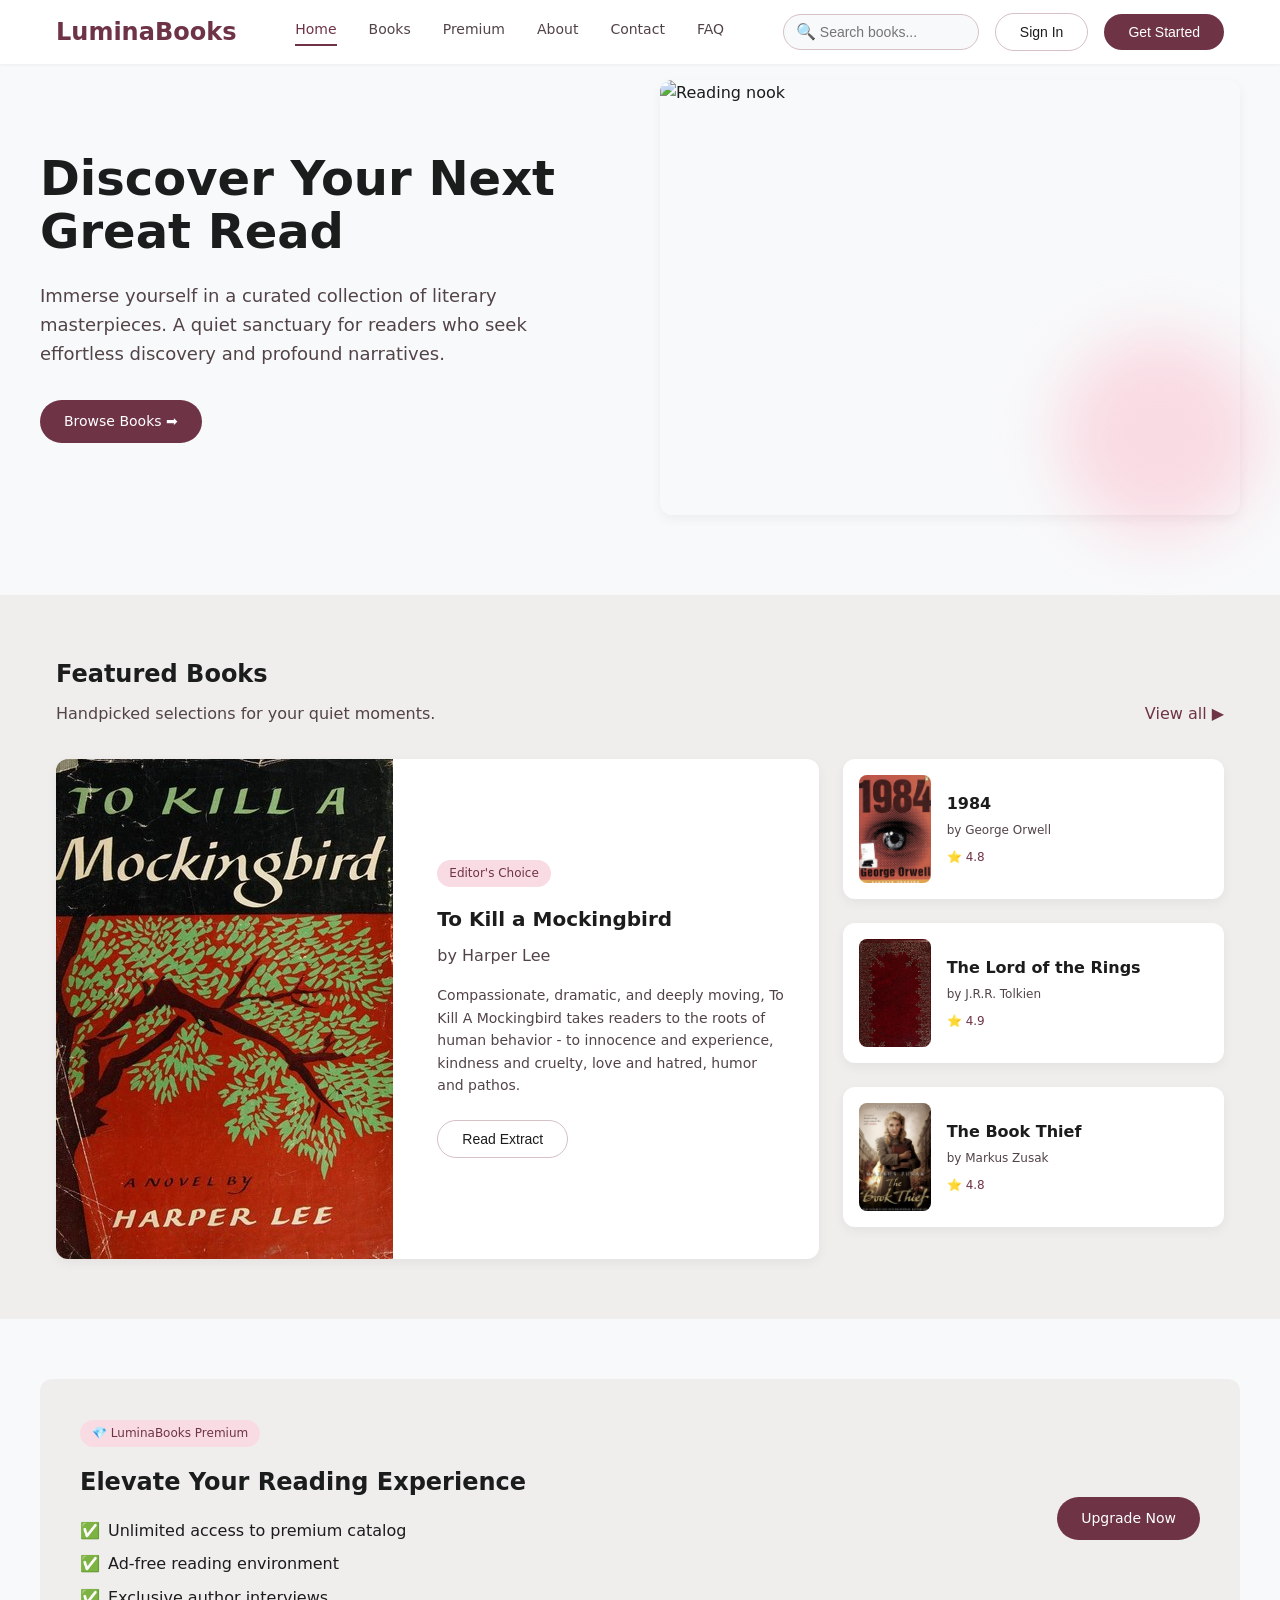
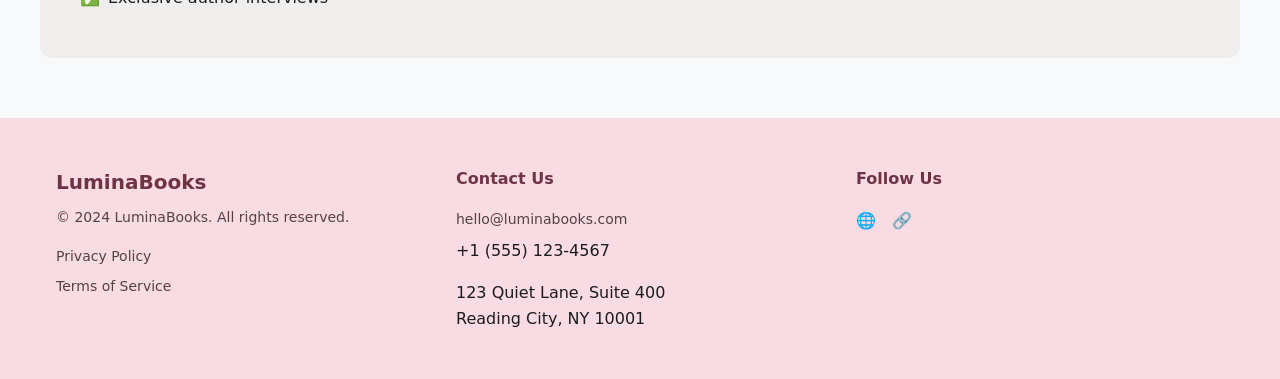
==== index.html @ 300293b3 "Remove Bootstrap JS bundle from HTML files" ====
<!DOCTYPE html>
<html lang="en">
<head>
    <meta charset="utf-8"/>
    <meta name="viewport" content="width=device-width, initial-scale=1.0"/>
    <title>LuminaBooks - Discover Your Next Great Read</title>
    
        <link href="css/global.css" rel="stylesheet">
    <link href="css/shared.css" rel="stylesheet">
    <link href="css/index.css" rel="stylesheet">
</head>
<body>
    
    <!-- TopNavBar -->
    <nav class="nav-bar">
        <div class="container nav-container">
            <a href="index.html" class="nav-brand">LuminaBooks</a>
            <div class="nav-links">
                <a href="index.html" class="active">Home</a>
                <a href="pages/books.html">Books</a>
                <a href="pages/premium.html">Premium</a>
                <a href="pages/about.html">About</a>
                <a href="pages/contact.html">Contact</a>
                <a href="pages/faq.html">FAQ</a>
            </div>
            <div class="nav-actions">
                <div class="search-box">
                    <span>🔍</span>
                    <input type="text" placeholder="Search books...">
                </div>
                <button class="btn btn-outline">Sign In</button>
                <button class="btn btn-primary">Get Started</button>
            </div>
        </div>
    </nav>

    <main>
        <!-- Hero Section -->
        <section class="container hero-section">
            <div class="hero-content">
                <h1 class="hero-title">Discover Your Next Great Read</h1>
                <p class="hero-text">
                    Immerse yourself in a curated collection of literary masterpieces. A quiet sanctuary for readers who seek effortless discovery and profound narratives.
                </p>
                <div class="mt-3">
                    <a href="pages/books.html" class="btn btn-primary">
                        Browse Books <span>➡️</span>
                    </a>
                </div>
            </div>
            <div class="hero-image-container">
                <div class="hero-image-wrapper">
                    <img src="https://lh3.googleusercontent.com/aida-public/[base64]" alt="Reading nook">
                </div>
                <div class="hero-blob"></div>
            </div>
        </section>

        <!-- Featured Books Section -->
        <section class="featured-section">
            <div class="container">
                <div class="section-header">
                    <div>
                        <h2 class="section-title">Featured Books</h2>
                        <p style="color: var(--text-muted);">Handpicked selections for your quiet moments.</p>
                    </div>
                    <a href="pages/books.html" style="color: var(--primary); font-weight: 500;">
                        View all <span>▶️</span>
                    </a>
                </div>
                <!-- Dynamic Grid injected by books.js -->
                <div class="featured-grid" id="featuredGrid">
                    <!-- Books will be injected here -->
                </div>
            </div>
        </section>

        <!-- Premium Banner -->
        <section class="container premium-banner-section">
            <div class="premium-banner">
                <div class="premium-content">
                    <div class="badge">
                        <span>💎</span>
                        LuminaBooks Premium
                    </div>
                    <h2>Elevate Your Reading Experience</h2>
                    <ul class="premium-list">
                        <li><span>✅</span> Unlimited access to premium catalog</li>
                        <li><span>✅</span> Ad-free reading environment</li>
                        <li><span>✅</span> Exclusive author interviews</li>
                    </ul>
                </div>
                <div>
                    <a href="pages/premium.html" class="btn btn-primary">Upgrade Now</a>
                </div>
            </div>
        </section>
    </main>

    <!-- Footer -->
    <footer class="footer">
        <div class="container footer-grid">
            <div>
                <div class="footer-brand">LuminaBooks</div>
                <p class="footer-text">© 2024 LuminaBooks. All rights reserved.</p>
                <div class="footer-links">
                    <a href="pages/privacy.html">Privacy Policy</a>
                    <a href="pages/terms.html">Terms of Service</a>
                </div>
            </div>
            <div>
                <div class="footer-title">Contact Us</div>
                <div class="footer-links">
                    <a href="mailto:hello@luminabooks.com">hello@luminabooks.com</a>
                    <span>+1 (555) 123-4567</span>
                    <span style="margin-top: 8px;">123 Quiet Lane, Suite 400<br>Reading City, NY 10001</span>
                </div>
            </div>
            <div>
                <div class="footer-title">Follow Us</div>
                <div style="display: flex; gap: 16px;">
                    <span>🌐</span>
                    <span>🔗</span>
                </div>
            </div>
        </div>
    </footer>

    <!-- Scripts -->
    <script src="js/main.js"></script>
    <script src="js/books.js"></script>
</body>
</html>
---- css/global.css ----
/* global.css */

:root {
  /* Colors */
  --bg-color: #f8f9fa;
  --text-main: #1b1c1c;
  --text-muted: #524346;
  --primary: #6e3446;
  --primary-hover: #562736;
  --font-family: system-ui, -apple-system, BlinkMacSystemFont, 'Segoe UI', Roboto, Oxygen, Ubuntu, Cantarell, 'Open Sans', 'Helvetica Neue', sans-serif;
  --bg-light: #ffffff;
  --bg-alt: #f0eded;
  --border: #d6c1c5;
  --pink-light: #f9dbe3;
  
  /* Layout */
  --max-width: 1200px;
}

* {
  box-sizing: border-box;
  margin: 0;
  padding: 0;
}

body {
  font-family: var(--font-family);
  background-color: var(--bg-color);
  color: var(--text-main);
  line-height: 1.6;
  -webkit-font-smoothing: antialiased;
}

a {
  text-decoration: none;
  color: inherit;
}

ul {
  list-style: none;
}

img {
  max-width: 100%;
  display: block;
}

/* Global utility classes */
.container {
  max-width: var(--max-width);
  margin: 0 auto;
  padding: 0 16px;
}

.btn {
  display: inline-block;
  padding: 10px 24px;
  border-radius: 50px;
  font-weight: 500;
  font-size: 14px;
  cursor: pointer;
  border: none;
  text-align: center;
  transition: all 0.2s ease;
}

.btn-primary {
  background-color: var(--primary);
  color: white;
}

.btn-primary:hover {
  background-color: var(--primary-hover);
}

.btn-outline {
  background-color: transparent;
  color: var(--text-main);
  border: 1px solid var(--border);
}

.btn-outline:hover {
  background-color: var(--pink-light);
}

.text-center { text-align: center; }
.mt-1 { margin-top: 8px; }
.mt-2 { margin-top: 16px; }
.mt-3 { margin-top: 24px; }
.mt-4 { margin-top: 32px; }
.mb-1 { margin-bottom: 8px; }
.mb-2 { margin-bottom: 16px; }
.mb-3 { margin-bottom: 24px; }
.mb-4 { margin-bottom: 32px; }
---- css/shared.css ----
/* shared.css */
/* Navigation Bar */
.nav-bar {
  position: fixed;
  top: 0;
  left: 0;
  width: 100%;
  height: 64px;
  background-color: var(--bg-light);
  box-shadow: 0 1px 3px rgba(0, 0, 0, 0.05);
  z-index: 1000;
}

.nav-container {
  display: flex;
  justify-content: space-between;
  align-items: center;
  height: 100%;
}

.nav-brand {
  font-size: 24px;
  font-weight: 700;
  color: var(--primary);
}

.nav-links {
  display: flex;
  gap: 32px;
}

.nav-links a {
  font-size: 14px;
  font-weight: 500;
  color: var(--text-muted);
  transition: color 0.2s;
}

.nav-links a:hover,
.nav-links a.active {
  color: var(--primary);
}

.nav-links a.active {
  border-bottom: 2px solid var(--primary);
  padding-bottom: 4px;
}

.nav-actions {
  display: flex;
  align-items: center;
  gap: 16px;
}

.search-box {
  display: flex;
  align-items: center;
  background-color: var(--bg-color);
  border: 1px solid var(--border);
  border-radius: 50px;
  padding: 4px 12px;
}

.search-box input {
  border: none;
  background: transparent;
  outline: none;
  padding: 4px;
  font-size: 14px;
  width: 150px;
}

/* Footer */
.footer {
  background-color: var(--pink-light);
  padding: 48px 0;
  margin-top: auto;
}

.footer-grid {
  display: grid;
  grid-template-columns: repeat(auto-fit, minmax(200px, 1fr));
  gap: 32px;
}

.footer-brand {
  font-size: 20px;
  font-weight: 700;
  color: var(--primary);
  margin-bottom: 8px;
}

.footer-text {
  font-size: 14px;
  color: var(--text-muted);
  margin-bottom: 16px;
}

.footer-title {
  font-size: 16px;
  font-weight: 600;
  color: var(--primary);
  margin-bottom: 16px;
}

.footer-links {
  display: flex;
  flex-direction: column;
  gap: 8px;
}

.footer-links a {
  font-size: 14px;
  color: var(--text-muted);
}

.footer-links a:hover {
  color: var(--primary);
}

/* Mobile responsive fixes */
@media (max-width: 768px) {
  .nav-links, .nav-actions .btn-outline, .nav-actions .btn-primary {
    display: none;
  }
}
---- css/index.css ----
/* index.css */

/* Hero Section */
.hero-section {
  padding: 80px 0;
  display: flex;
  align-items: center;
  gap: 40px;
}

.hero-content {
  flex: 1;
}

.hero-title {
  font-size: 48px;
  line-height: 1.1;
  font-weight: 700;
  margin-bottom: 24px;
}

.hero-text {
  font-size: 18px;
  color: var(--text-muted);
  margin-bottom: 32px;
  max-width: 500px;
}

.hero-image-container {
  flex: 1;
  position: relative;
}

.hero-image-wrapper {
  aspect-ratio: 4/3;
  border-radius: 12px;
  overflow: hidden;
  box-shadow: 0 4px 12px rgba(0, 0, 0, 0.05);
}

.hero-blob {
  position: absolute;
  width: 200px;
  height: 200px;
  background-color: var(--pink-light);
  border-radius: 50%;
  bottom: -20px;
  right: -20px;
  filter: blur(30px);
  z-index: -1;
}

/* Featured Section */
.featured-section {
  background-color: var(--bg-alt);
  padding: 60px 0;
}

.section-header {
  display: flex;
  justify-content: space-between;
  align-items: flex-end;
  margin-bottom: 32px;
}

.section-title {
  font-size: 24px;
  margin-bottom: 8px;
}

/* Featured Grid uses JS injection, we will style the semantic classes that the JS injects */
.featured-grid {
  display: grid;
  grid-template-columns: 2fr 1fr;
  gap: 24px;
}

.featured-large-card {
  display: flex;
  background: white;
  border-radius: 12px;
  overflow: hidden;
  box-shadow: 0 4px 12px rgba(0,0,0,0.05);
}

.featured-large-image {
  flex: 1;
  aspect-ratio: 1/1.2;
}

.featured-large-content {
  flex: 1;
  padding: 32px;
  display: flex;
  flex-direction: column;
  justify-content: center;
}

.badge {
  display: inline-block;
  background-color: var(--pink-light);
  color: var(--primary);
  padding: 4px 12px;
  border-radius: 20px;
  font-size: 12px;
  font-weight: 500;
  margin-bottom: 16px;
  align-self: flex-start;
}

.featured-small-grid {
  display: flex;
  flex-direction: column;
  gap: 24px;
}

.featured-small-card {
  display: flex;
  align-items: center;
  background: white;
  padding: 16px;
  border-radius: 12px;
  gap: 16px;
  box-shadow: 0 4px 12px rgba(0,0,0,0.05);
}

.featured-small-image {
  width: 72px;
  aspect-ratio: 1/1.5;
  border-radius: 8px;
  overflow: hidden;
}

/* Premium Banner */
.premium-banner-section {
  padding: 60px 0;
}

.premium-banner {
  background-color: var(--bg-alt);
  border-radius: 12px;
  padding: 40px;
  display: flex;
  justify-content: space-between;
  align-items: center;
}

.premium-content h2 {
  font-size: 24px;
  margin-bottom: 16px;
}

.premium-list li {
  margin-bottom: 8px;
  display: flex;
  align-items: center;
  gap: 8px;
}

@media (max-width: 768px) {
  .hero-section {
    flex-direction: column;
  }
  .featured-grid {
    grid-template-columns: 1fr;
  }
  .featured-large-card {
    flex-direction: column;
  }
  .premium-banner {
    flex-direction: column;
    gap: 24px;
  }
}
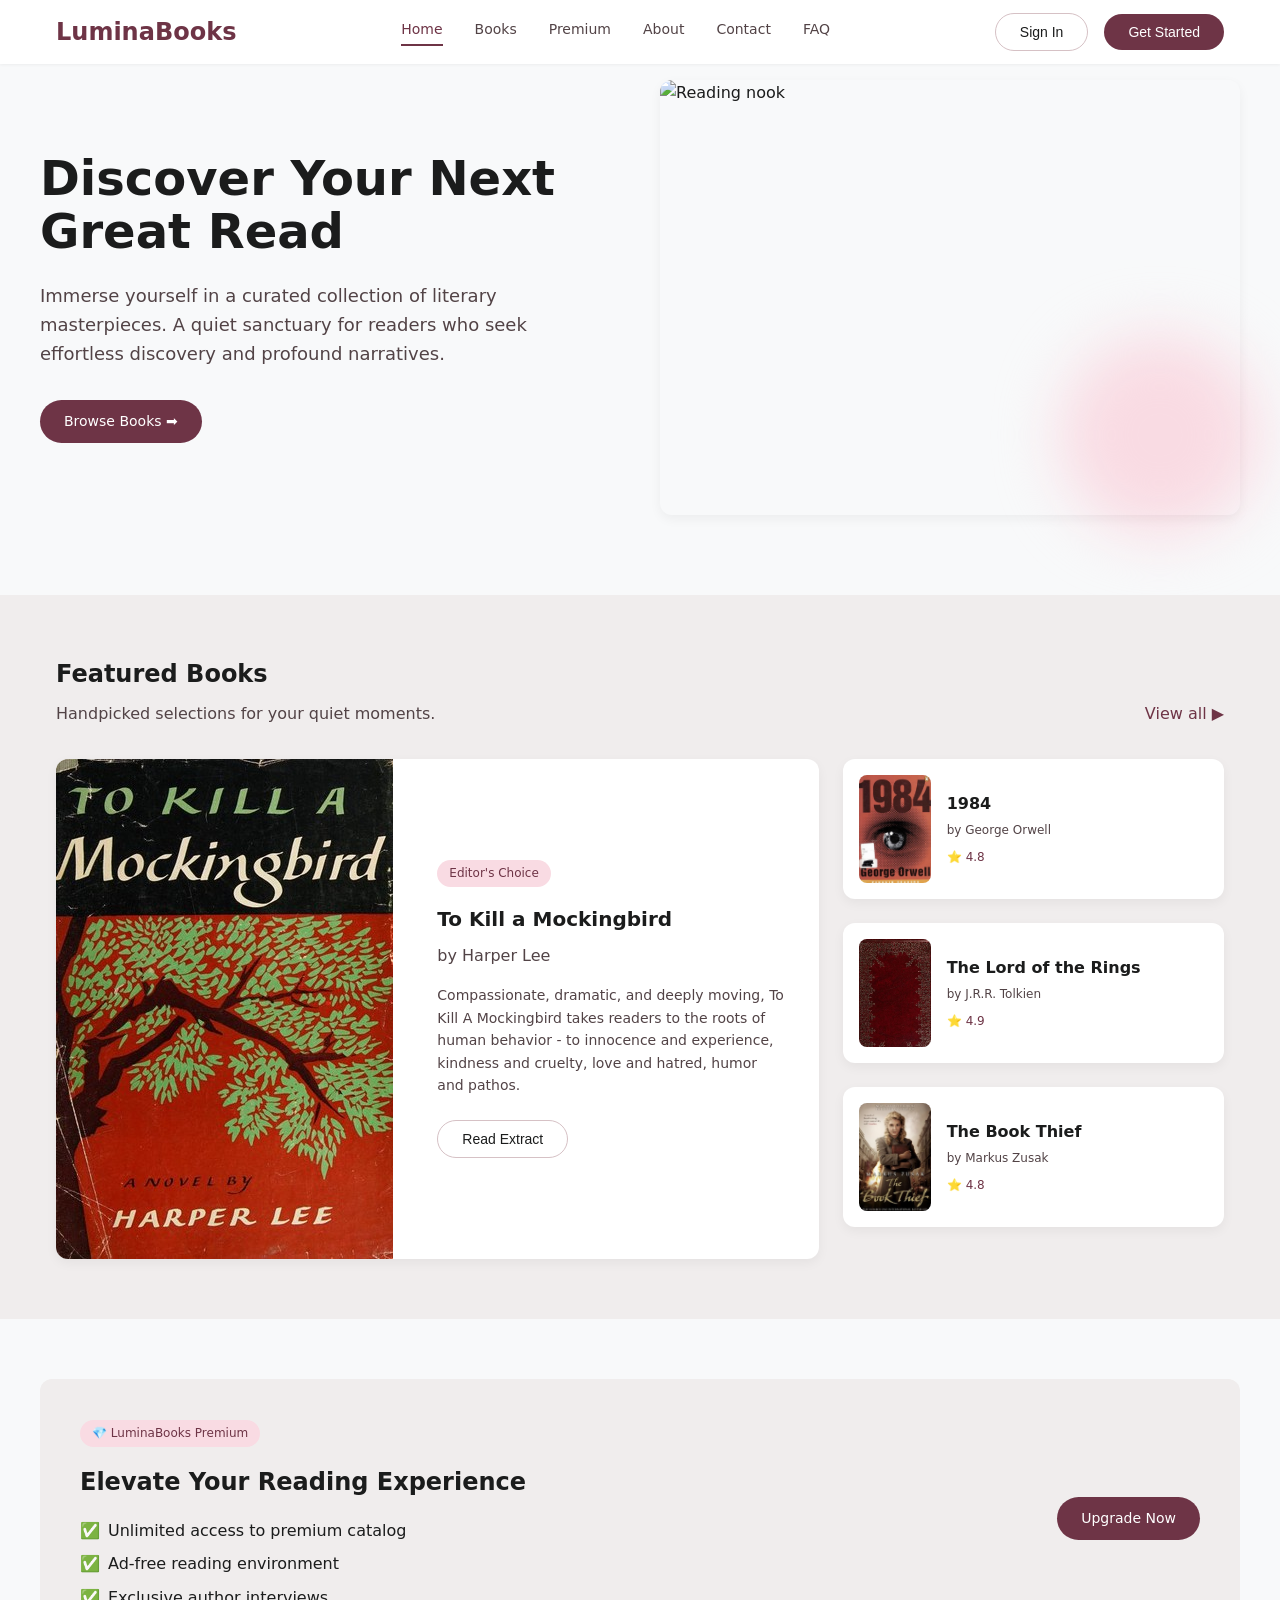
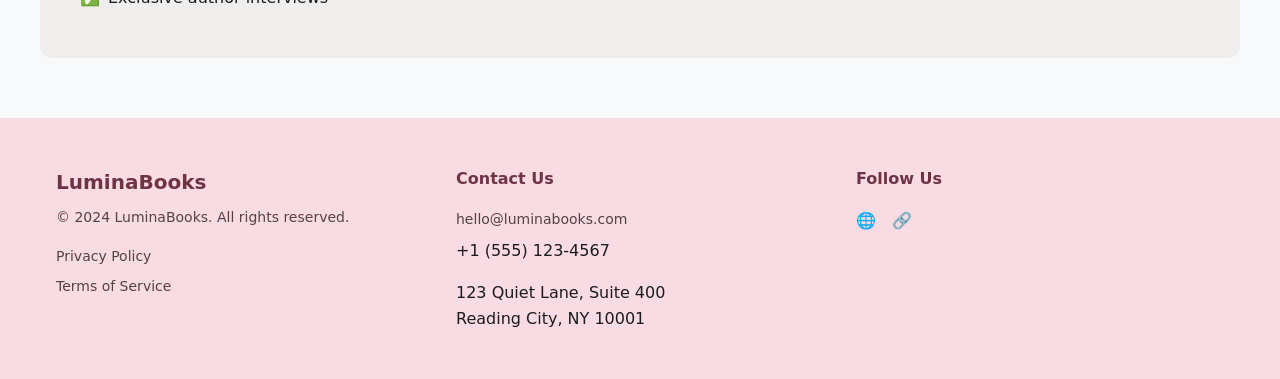
==== commit 9f831ab5: "Remove global search box from the navigation bar on all pages" ====
--- a/index.html
+++ b/index.html
@@ -24,10 +24,6 @@
                 <a href="pages/faq.html">FAQ</a>
             </div>
             <div class="nav-actions">
-                <div class="search-box">
-                    <span>🔍</span>
-                    <input type="text" placeholder="Search books...">
-                </div>
                 <button class="btn btn-outline">Sign In</button>
                 <button class="btn btn-primary">Get Started</button>
             </div>
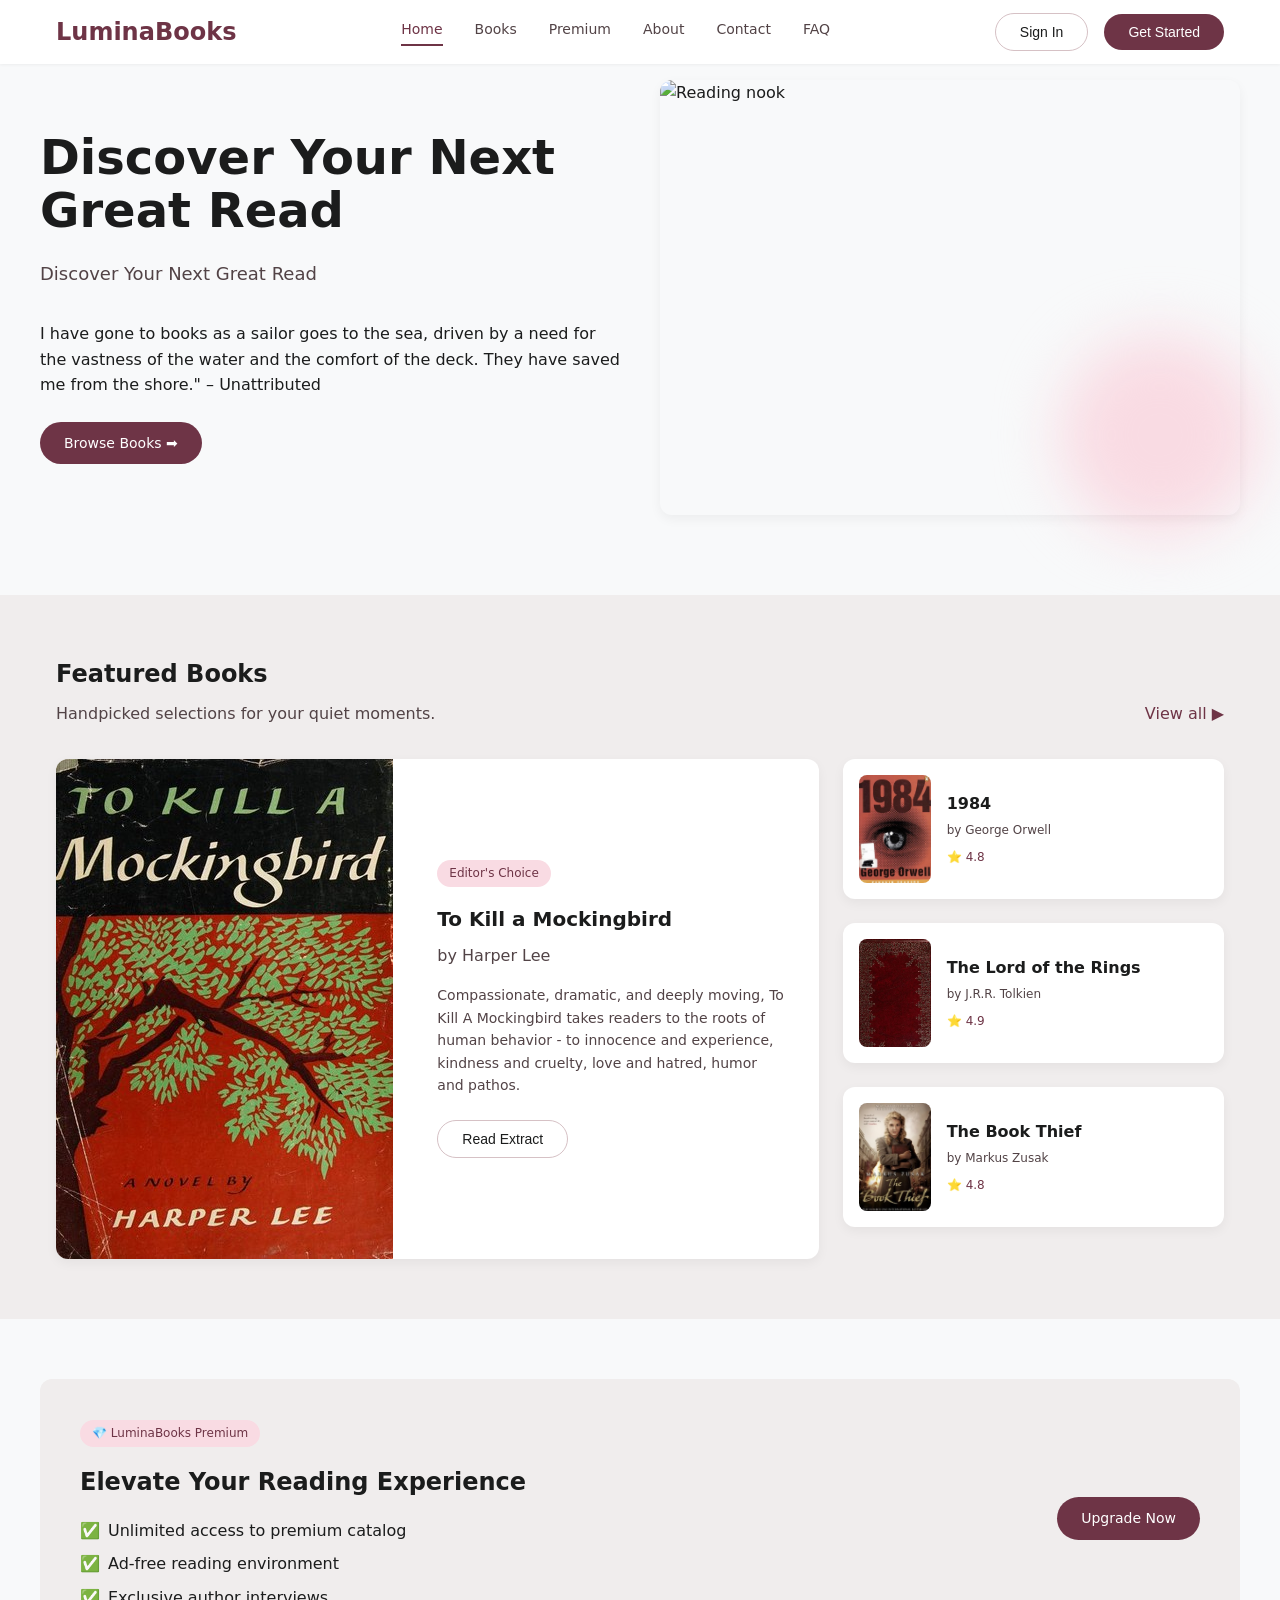
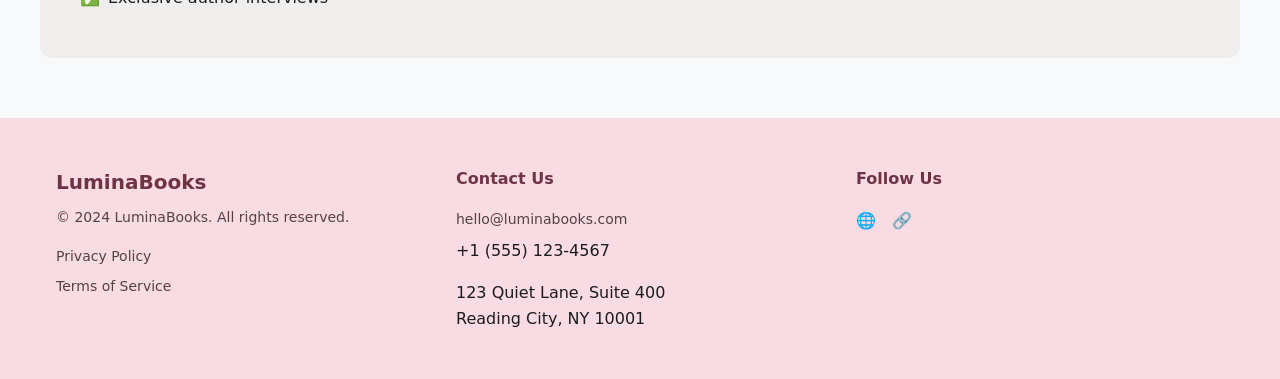
==== commit 1ee6fd41: "Update About page design based on new mockup" ====
--- a/index.html
+++ b/index.html
@@ -3,7 +3,7 @@
 <head>
     <meta charset="utf-8"/>
     <meta name="viewport" content="width=device-width, initial-scale=1.0"/>
-    <title>LuminaBooks - Discover Your Next Great Read</title>
+    <title>Bookaholics</title>
     
         <link href="css/global.css" rel="stylesheet">
     <link href="css/shared.css" rel="stylesheet">
@@ -36,7 +36,7 @@
             <div class="hero-content">
                 <h1 class="hero-title">Discover Your Next Great Read</h1>
                 <p class="hero-text">
-                    Immerse yourself in a curated collection of literary masterpieces. A quiet sanctuary for readers who seek effortless discovery and profound narratives.
+                    Discover Your Next Great Read</h1><br><p>I have gone to books as a sailor goes to the sea, driven by a need for the vastness of the water and the comfort of the deck. They have saved me from the shore." – Unattributed
                 </p>
                 <div class="mt-3">
                     <a href="pages/books.html" class="btn btn-primary">
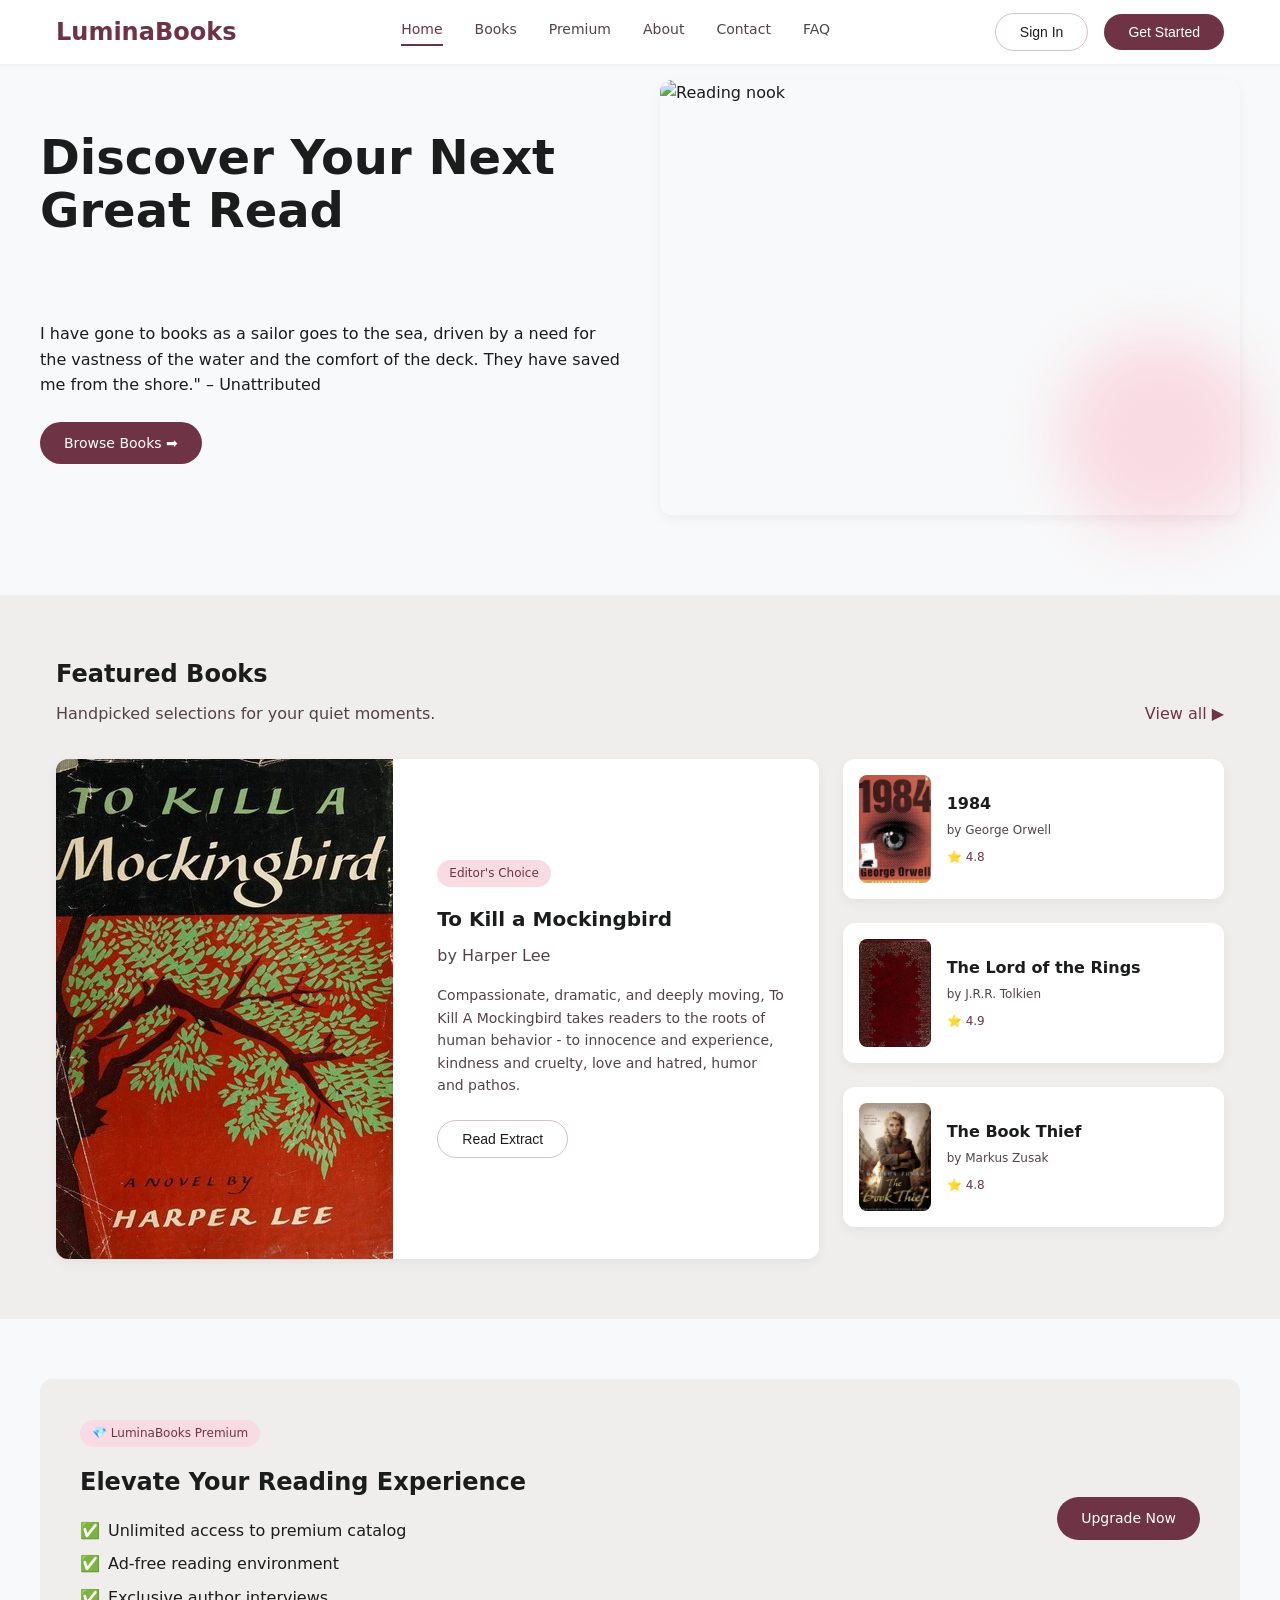
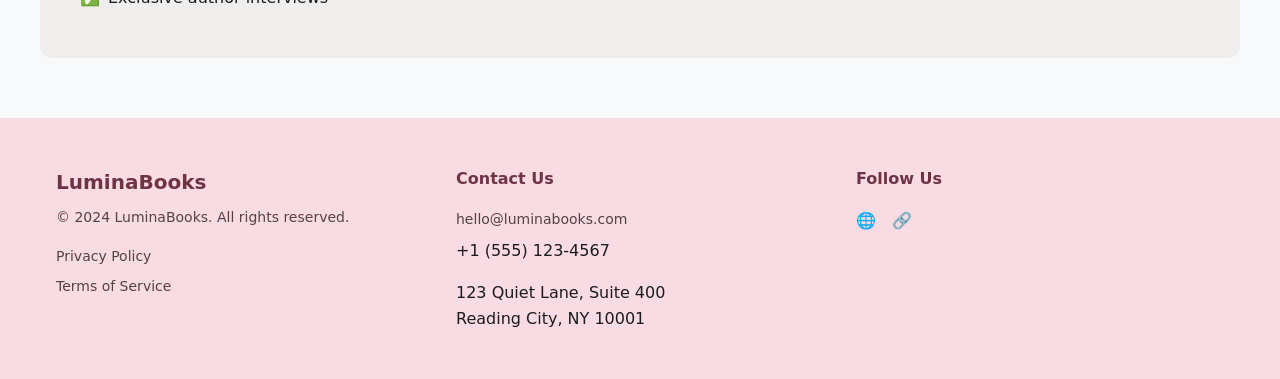
==== commit 14cc50fa: "Create Login page and link it to all navigation bars" ====
--- a/index.html
+++ b/index.html
@@ -24,7 +24,7 @@
                 <a href="pages/faq.html">FAQ</a>
             </div>
             <div class="nav-actions">
-                <button class="btn btn-outline">Sign In</button>
+                <button class="btn btn-outline" onclick="window.location.href='pages/login.html'">Sign In</button>
                 <button class="btn btn-primary">Get Started</button>
             </div>
         </div>
@@ -36,7 +36,7 @@
             <div class="hero-content">
                 <h1 class="hero-title">Discover Your Next Great Read</h1>
                 <p class="hero-text">
-                    Discover Your Next Great Read</h1><br><p>I have gone to books as a sailor goes to the sea, driven by a need for the vastness of the water and the comfort of the deck. They have saved me from the shore." – Unattributed
+                    </h1><br><p>I have gone to books as a sailor goes to the sea, driven by a need for the vastness of the water and the comfort of the deck. They have saved me from the shore." – Unattributed
                 </p>
                 <div class="mt-3">
                     <a href="pages/books.html" class="btn btn-primary">
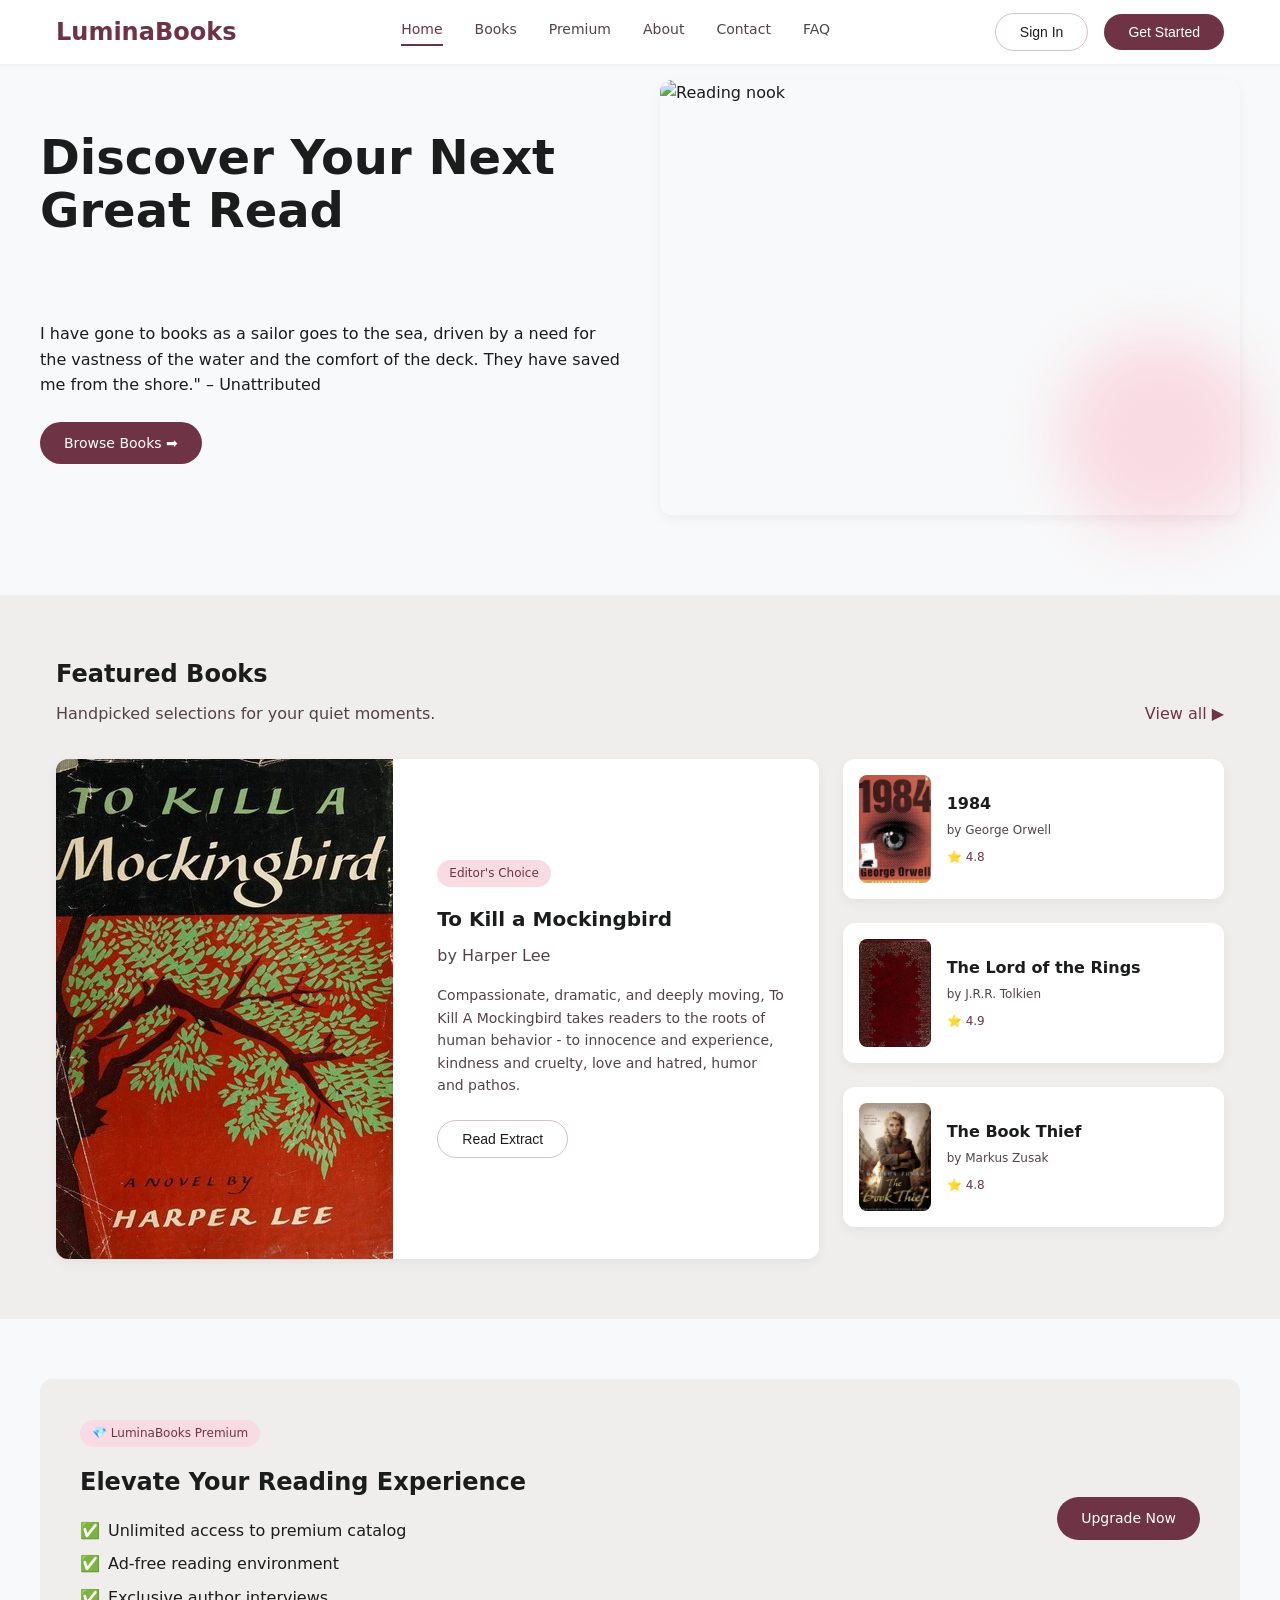
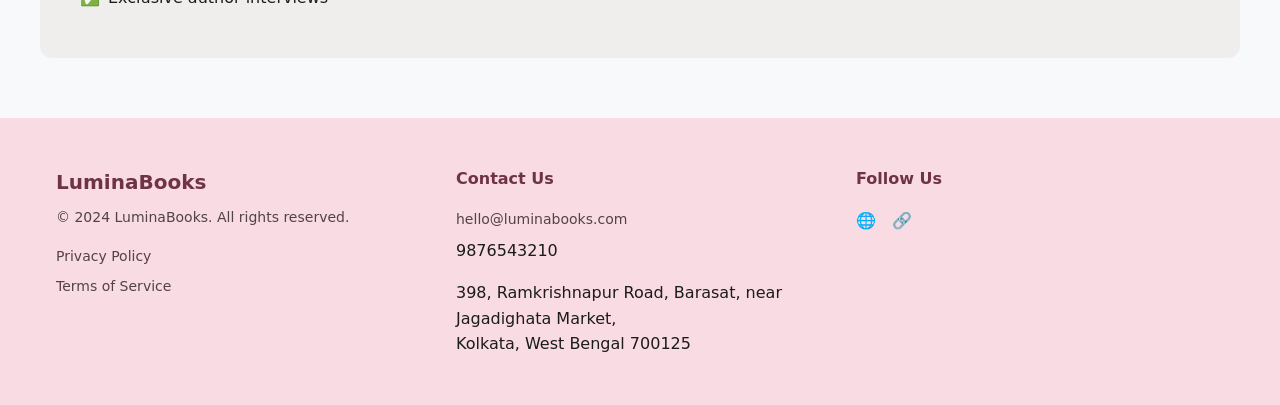
==== commit b8a1a69c: "Update platform address and phone number across all files" ====
--- a/index.html
+++ b/index.html
@@ -108,8 +108,8 @@
                 <div class="footer-title">Contact Us</div>
                 <div class="footer-links">
                     <a href="mailto:hello@luminabooks.com">hello@luminabooks.com</a>
-                    <span>+1 (555) 123-4567</span>
-                    <span style="margin-top: 8px;">123 Quiet Lane, Suite 400<br>Reading City, NY 10001</span>
+                    <span>9876543210</span>
+                    <span style="margin-top: 8px;">398, Ramkrishnapur Road, Barasat, near Jagadighata Market,<br>Kolkata, West Bengal 700125</span>
                 </div>
             </div>
             <div>
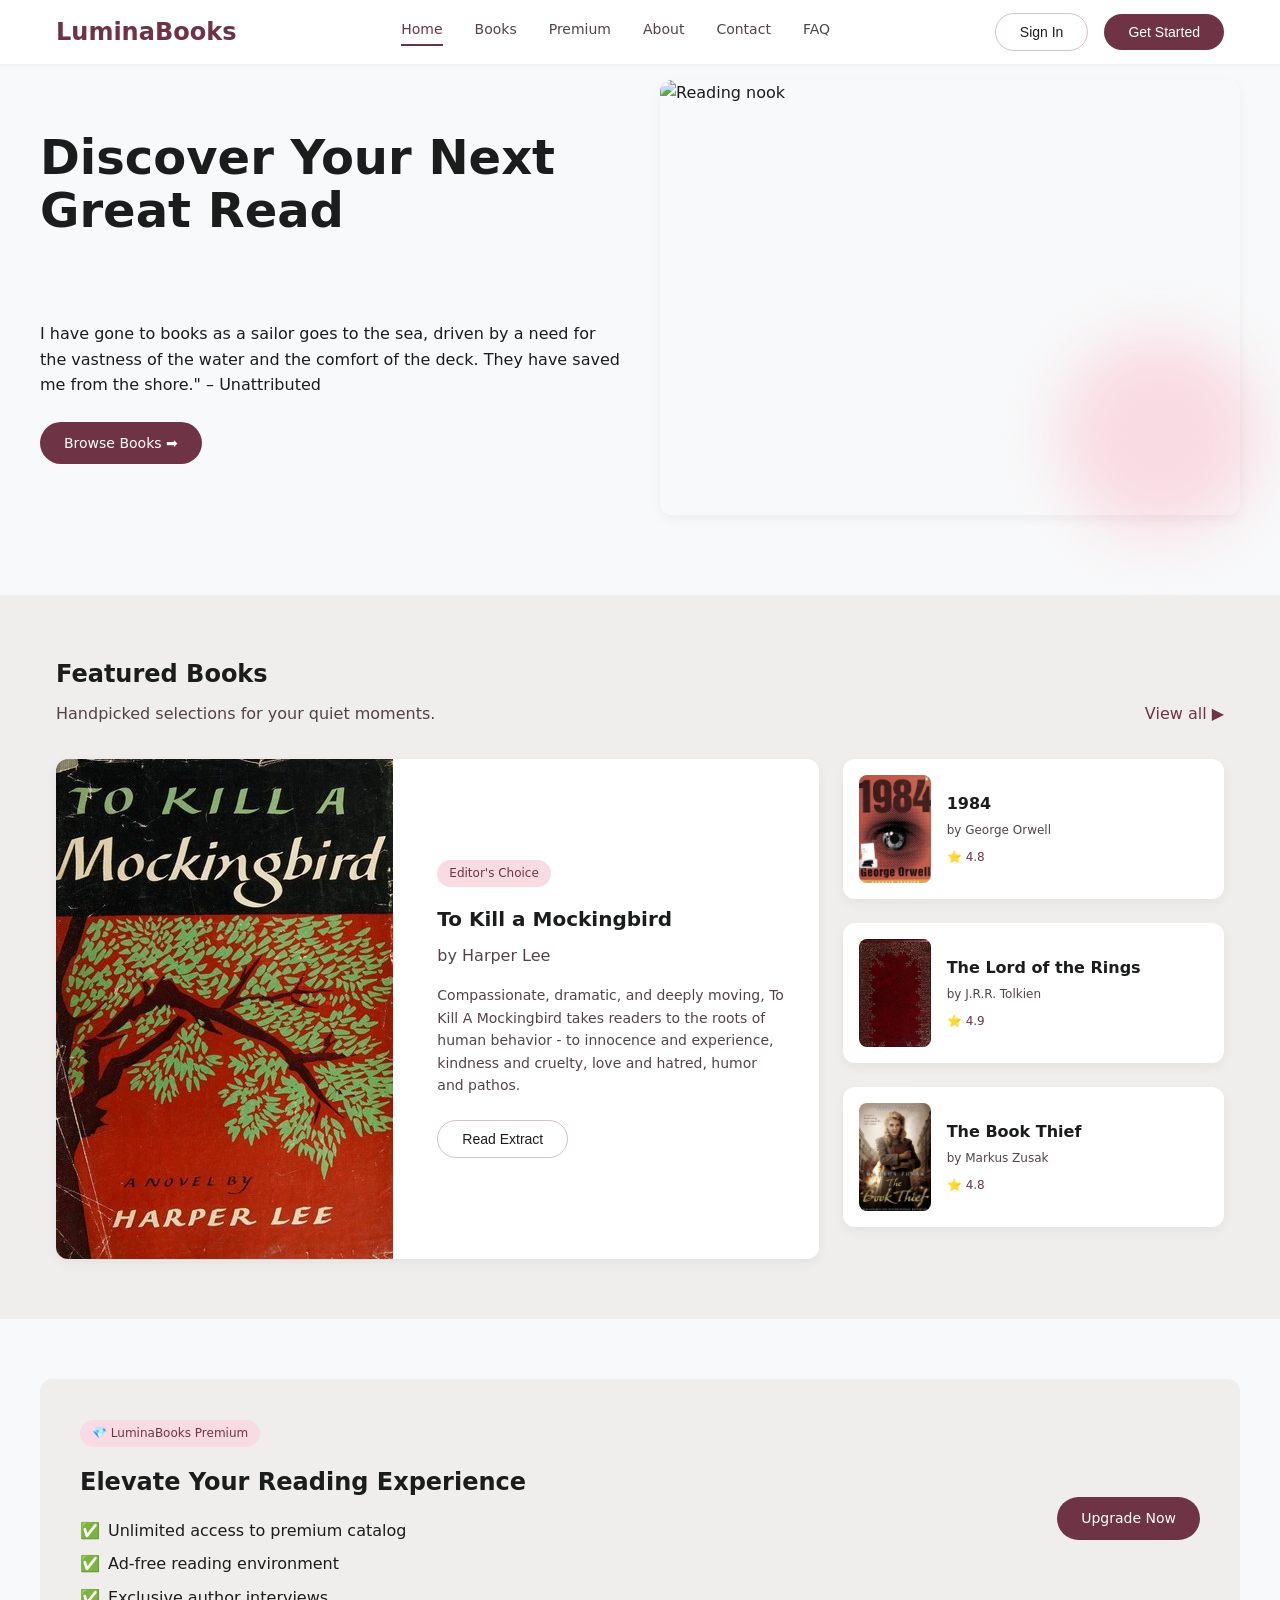
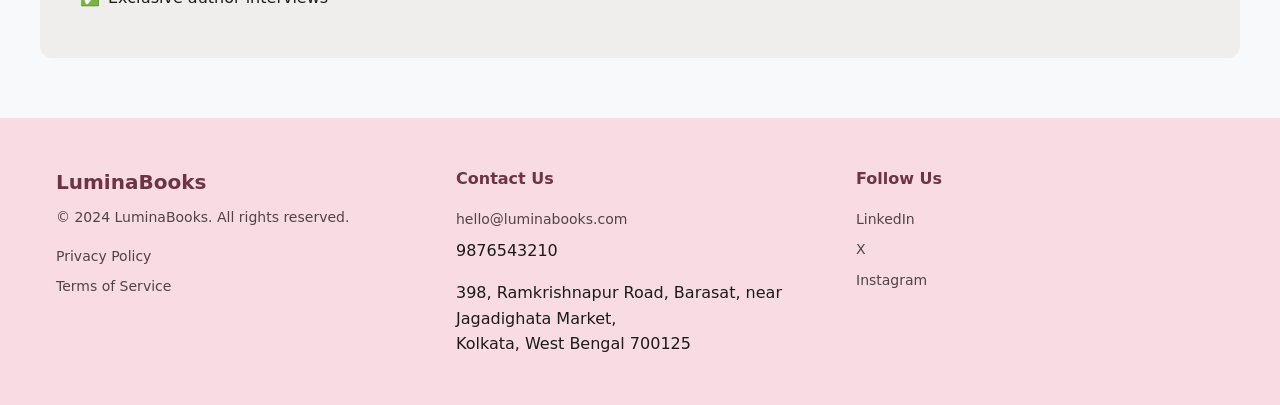
==== commit 007dda4b: "style: update footer links to include social media icons" ====
--- a/index.html
+++ b/index.html
@@ -114,9 +114,10 @@
             </div>
             <div>
                 <div class="footer-title">Follow Us</div>
-                <div style="display: flex; gap: 16px;">
-                    <span>🌐</span>
-                    <span>🔗</span>
+                <div class="footer-links">
+                    <a href="#">LinkedIn</a>
+                    <a href="#">X</a>
+                    <a href="#">Instagram</a>
                 </div>
             </div>
         </div>
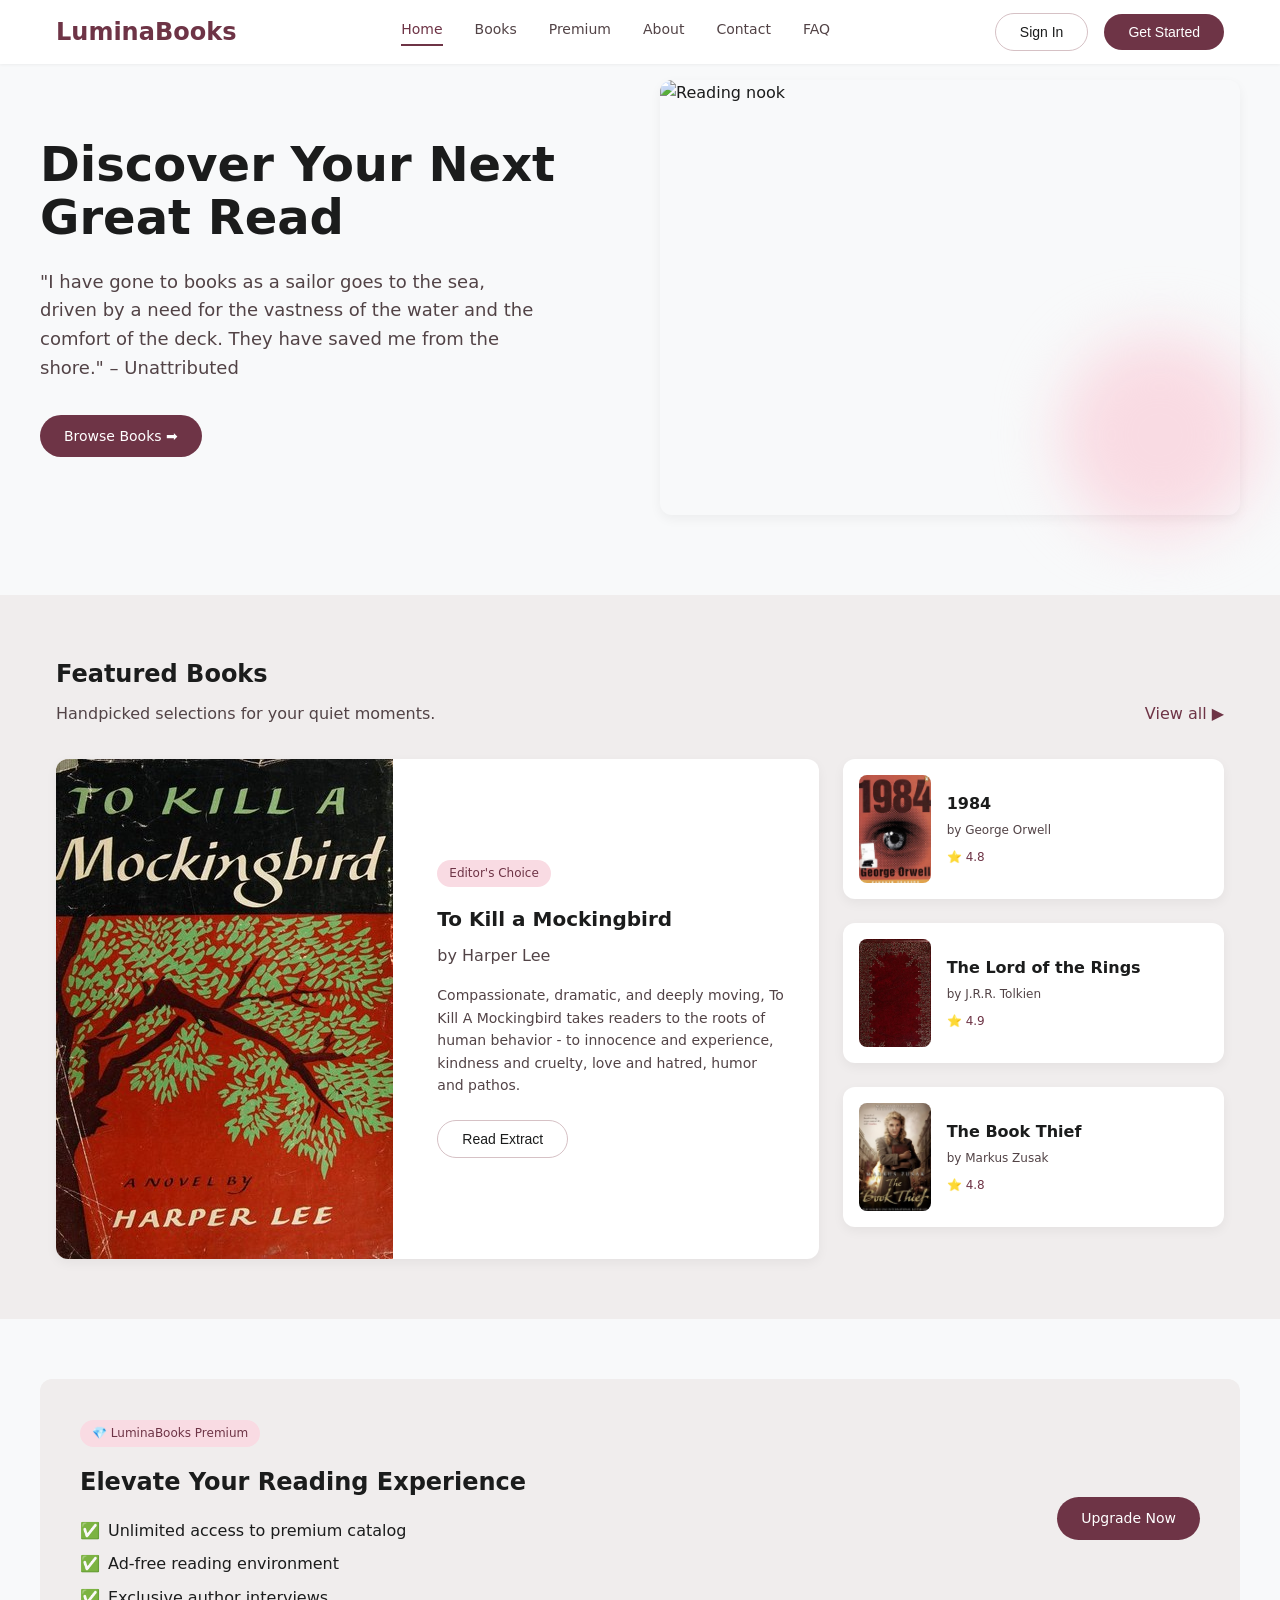
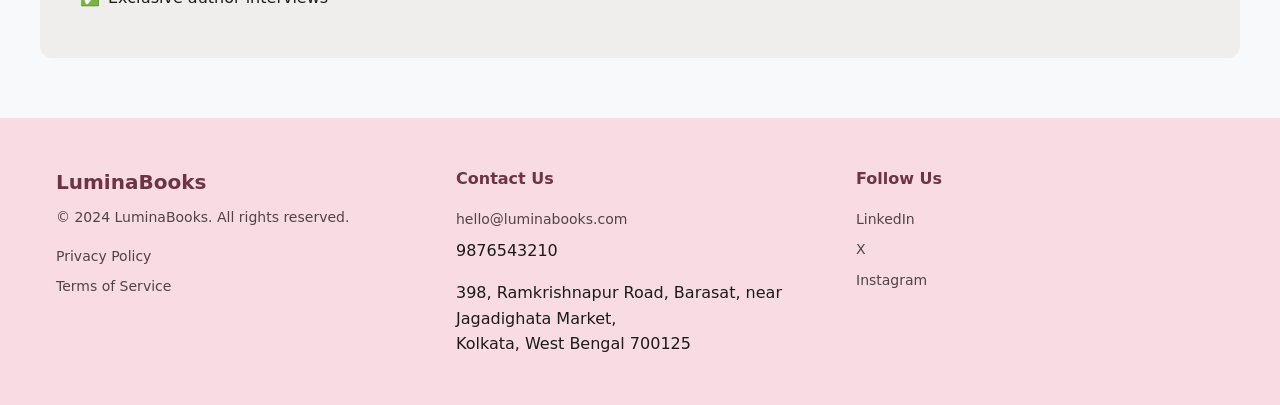
==== commit b1e6a401: "fix: correct quotation placement in hero section text" ====
--- a/index.html
+++ b/index.html
@@ -25,7 +25,7 @@
             </div>
             <div class="nav-actions">
                 <button class="btn btn-outline" onclick="window.location.href='pages/login.html'">Sign In</button>
-                <button class="btn btn-primary">Get Started</button>
+                <button class="btn btn-primary" onclick="window.location.href='pages/books.html'">Get Started</button>
             </div>
         </div>
     </nav>
@@ -36,7 +36,7 @@
             <div class="hero-content">
                 <h1 class="hero-title">Discover Your Next Great Read</h1>
                 <p class="hero-text">
-                    </h1><br><p>I have gone to books as a sailor goes to the sea, driven by a need for the vastness of the water and the comfort of the deck. They have saved me from the shore." – Unattributed
+                    "I have gone to books as a sailor goes to the sea, driven by a need for the vastness of the water and the comfort of the deck. They have saved me from the shore." – Unattributed
                 </p>
                 <div class="mt-3">
                     <a href="pages/books.html" class="btn btn-primary">
